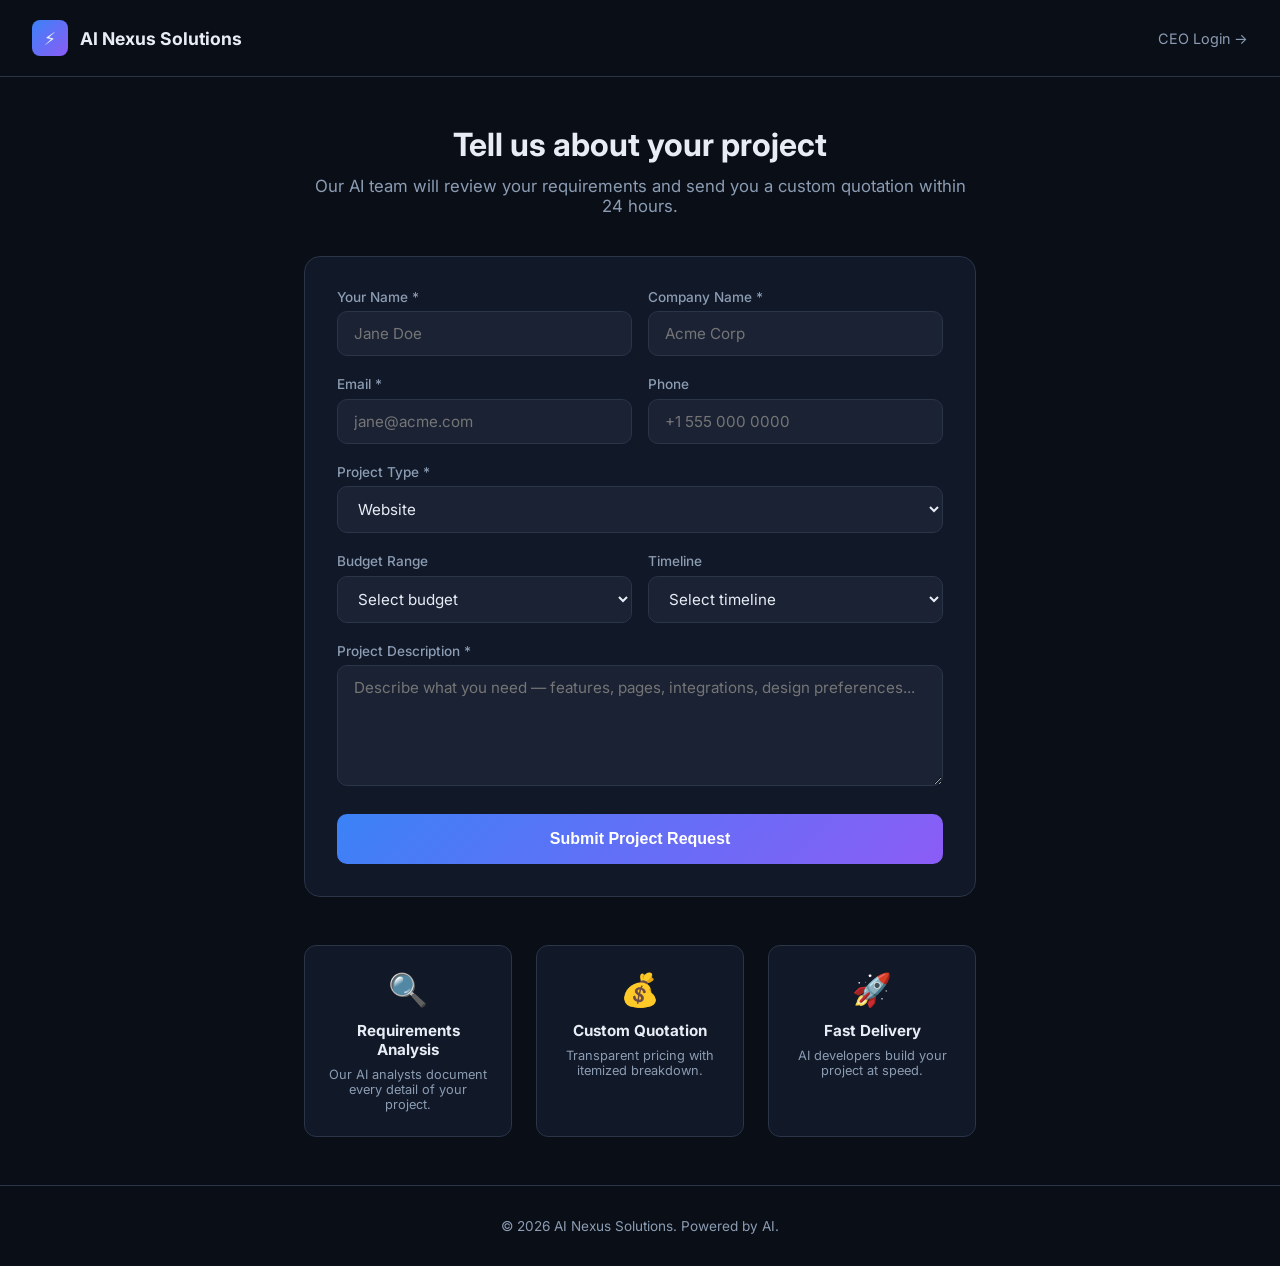
==== static/client.html @ dc56ec44 "Initial commit" ====
<!DOCTYPE html>
<html lang="en">
<head>
  <meta charset="UTF-8" />
  <meta name="viewport" content="width=device-width, initial-scale=1.0" />
  <title>Get a Quote — AI Nexus Solutions</title>
  <link rel="stylesheet" href="/static/client.css" />
  <link href="https://fonts.googleapis.com/css2?family=Inter:wght@400;500;600;700&display=swap" rel="stylesheet" />
</head>
<body>
  <div class="page">
    <header class="header">
      <div class="brand">
        <span class="brand-icon">⚡</span>
        <span id="company-name">AI Nexus Solutions</span>
      </div>
      <a href="/" class="ceo-link">CEO Login →</a>
    </header>

    <main class="main">
      <div class="hero">
        <h1>Tell us about your project</h1>
        <p>Our AI team will review your requirements and send you a custom quotation within 24 hours.</p>
      </div>

      <form id="inquiry-form" class="form-card">
        <div class="form-row">
          <label>
            Your Name *
            <input name="contact_name" required placeholder="Jane Doe" />
          </label>
          <label>
            Company Name *
            <input name="company_name" required placeholder="Acme Corp" />
          </label>
        </div>

        <div class="form-row">
          <label>
            Email *
            <input name="contact_email" type="email" required placeholder="jane@acme.com" />
          </label>
          <label>
            Phone
            <input name="phone" type="tel" placeholder="+1 555 000 0000" />
          </label>
        </div>

        <label>
          Project Type *
          <select name="project_type" required>
            <option value="website">Website</option>
            <option value="webapp">Web Application</option>
            <option value="ecommerce">E-Commerce Store</option>
            <option value="mobile">Mobile App</option>
            <option value="custom">Custom Software</option>
          </select>
        </label>

        <div class="form-row">
          <label>
            Budget Range
            <select name="budget_range">
              <option value="">Select budget</option>
              <option value="Under $5,000">Under $5,000</option>
              <option value="$5,000 - $15,000">$5,000 - $15,000</option>
              <option value="$15,000 - $50,000">$15,000 - $50,000</option>
              <option value="$50,000+">$50,000+</option>
            </select>
          </label>
          <label>
            Timeline
            <select name="timeline">
              <option value="">Select timeline</option>
              <option value="ASAP (1-2 weeks)">ASAP (1-2 weeks)</option>
              <option value="1 month">1 month</option>
              <option value="2-3 months">2-3 months</option>
              <option value="Flexible">Flexible</option>
            </select>
          </label>
        </div>

        <label>
          Project Description *
          <textarea name="description" required rows="5"
            placeholder="Describe what you need — features, pages, integrations, design preferences..."></textarea>
        </label>

        <button type="submit" class="submit-btn" id="submit-btn">
          Submit Project Request
        </button>
      </form>

      <div id="success-panel" class="success-panel hidden">
        <div class="success-icon">✓</div>
        <h2>Request Received!</h2>
        <p id="success-message"></p>
        <p class="success-note">Our AI sales and marketing team is already working on your quotation.</p>
      </div>

      <div class="features">
        <div class="feature">
          <span>🔍</span>
          <h3>Requirements Analysis</h3>
          <p>Our AI analysts document every detail of your project.</p>
        </div>
        <div class="feature">
          <span>💰</span>
          <h3>Custom Quotation</h3>
          <p>Transparent pricing with itemized breakdown.</p>
        </div>
        <div class="feature">
          <span>🚀</span>
          <h3>Fast Delivery</h3>
          <p>AI developers build your project at speed.</p>
        </div>
      </div>
    </main>

    <footer>
      <p>&copy; 2026 <span id="footer-company">AI Nexus Solutions</span>. Powered by AI.</p>
    </footer>
  </div>

  <script>
    async function loadCompany() {
      try {
        const res = await fetch('/api/company');
        const data = await res.json();
        document.getElementById('company-name').textContent = data.name;
        document.getElementById('footer-company').textContent = data.name;
        document.title = `Get a Quote — ${data.name}`;
      } catch (_) {}
    }

    document.getElementById('inquiry-form').addEventListener('submit', async (e) => {
      e.preventDefault();
      const btn = document.getElementById('submit-btn');
      btn.disabled = true;
      btn.textContent = 'Submitting...';

      const body = Object.fromEntries(new FormData(e.target));
      try {
        const res = await fetch('/api/client-inquiry', {
          method: 'POST',
          headers: { 'Content-Type': 'application/json' },
          body: JSON.stringify(body),
        });
        const data = await res.json();
        if (!res.ok) throw new Error(data.detail || 'Submission failed');

        document.getElementById('inquiry-form').classList.add('hidden');
        document.getElementById('success-message').textContent = data.message;
        document.getElementById('success-panel').classList.remove('hidden');
      } catch (err) {
        alert(err.message);
        btn.disabled = false;
        btn.textContent = 'Submit Project Request';
      }
    });

    loadCompany();
  </script>
</body>
</html>
---- static/client.css ----
* { margin: 0; padding: 0; box-sizing: border-box; }

body {
  font-family: 'Inter', system-ui, sans-serif;
  background: #0a0e17;
  color: #e8edf5;
  min-height: 100vh;
}

.page { min-height: 100vh; display: flex; flex-direction: column; }

.header {
  display: flex; justify-content: space-between; align-items: center;
  padding: 1.25rem 2rem; border-bottom: 1px solid #2a3548;
}
.brand { display: flex; align-items: center; gap: 0.75rem; font-weight: 700; font-size: 1.1rem; }
.brand-icon {
  width: 36px; height: 36px; background: linear-gradient(135deg, #3b82f6, #8b5cf6);
  border-radius: 8px; display: flex; align-items: center; justify-content: center;
}
.ceo-link { color: #8b9cb3; text-decoration: none; font-size: 0.9rem; }
.ceo-link:hover { color: #3b82f6; }

.main { flex: 1; max-width: 720px; margin: 0 auto; padding: 3rem 1.5rem; width: 100%; }

.hero { text-align: center; margin-bottom: 2.5rem; }
.hero h1 { font-size: 2rem; margin-bottom: 0.75rem; }
.hero p { color: #8b9cb3; font-size: 1.05rem; }

.form-card {
  background: #111827; border: 1px solid #2a3548; border-radius: 16px;
  padding: 2rem; margin-bottom: 3rem;
}
.form-row { display: grid; grid-template-columns: 1fr 1fr; gap: 1rem; }
@media (max-width: 600px) { .form-row { grid-template-columns: 1fr; } }

label {
  display: block; margin-bottom: 1.25rem; font-size: 0.85rem;
  color: #8b9cb3; font-weight: 500;
}
input, select, textarea {
  display: block; width: 100%; margin-top: 0.4rem;
  padding: 0.75rem 1rem; background: #1a2234; border: 1px solid #2a3548;
  border-radius: 10px; color: #e8edf5; font-family: inherit; font-size: 0.95rem;
}
input:focus, select:focus, textarea:focus {
  outline: none; border-color: #3b82f6;
}
textarea { resize: vertical; min-height: 120px; }

.submit-btn {
  width: 100%; padding: 1rem; background: linear-gradient(135deg, #3b82f6, #8b5cf6);
  color: white; border: none; border-radius: 10px; font-size: 1rem;
  font-weight: 600; cursor: pointer; margin-top: 0.5rem; transition: opacity 0.2s;
}
.submit-btn:hover { opacity: 0.9; }
.submit-btn:disabled { opacity: 0.5; cursor: not-allowed; }

.success-panel {
  text-align: center; padding: 3rem 2rem;
  background: #111827; border: 1px solid #10b981; border-radius: 16px;
  margin-bottom: 3rem;
}
.success-panel.hidden, .form-card.hidden { display: none; }
.success-icon {
  width: 64px; height: 64px; background: rgba(16, 185, 129, 0.15);
  color: #10b981; border-radius: 50%; display: flex; align-items: center;
  justify-content: center; font-size: 2rem; margin: 0 auto 1.5rem;
}
.success-panel h2 { margin-bottom: 1rem; }
.success-panel p { color: #8b9cb3; margin-bottom: 0.5rem; }
.success-note { font-size: 0.9rem; color: #3b82f6 !important; }

.features {
  display: grid; grid-template-columns: repeat(3, 1fr); gap: 1.5rem;
}
@media (max-width: 700px) { .features { grid-template-columns: 1fr; } }
.feature {
  text-align: center; padding: 1.5rem; background: #111827;
  border: 1px solid #2a3548; border-radius: 12px;
}
.feature span { font-size: 2rem; display: block; margin-bottom: 0.75rem; }
.feature h3 { font-size: 0.95rem; margin-bottom: 0.5rem; }
.feature p { font-size: 0.8rem; color: #8b9cb3; }

footer {
  text-align: center; padding: 2rem; color: #8b9cb3; font-size: 0.85rem;
  border-top: 1px solid #2a3548;
}
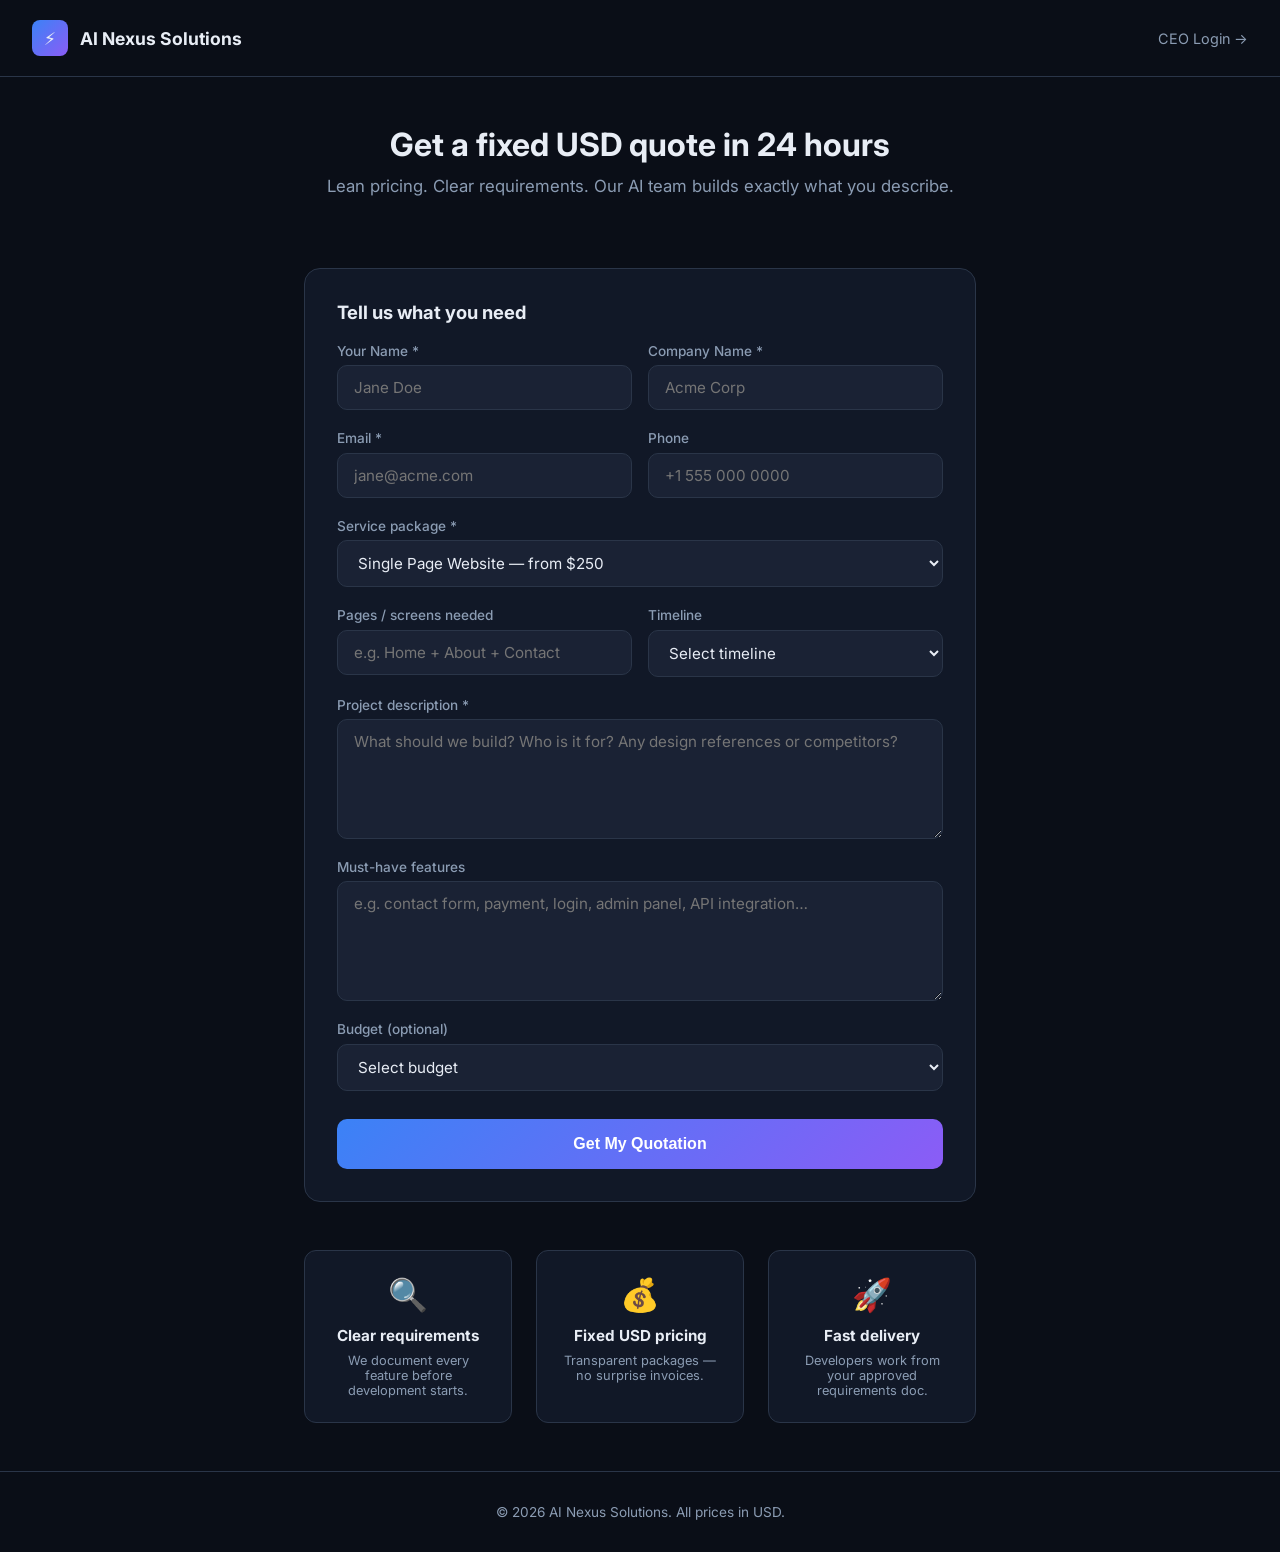
==== commit 9f8f68c7: "fix/ai-02-done-major-changes" ====
--- a/static/client.html
+++ b/static/client.html
@@ -19,11 +19,17 @@
 
     <main class="main">
       <div class="hero">
-        <h1>Tell us about your project</h1>
-        <p>Our AI team will review your requirements and send you a custom quotation within 24 hours.</p>
-      </div>
+        <h1>Get a fixed USD quote in 24 hours</h1>
+        <p>Lean pricing. Clear requirements. Our AI team builds exactly what you describe.</p>
+      </div>
+
+      <section class="pricing-grid" id="pricing-grid">
+        <p class="pricing-loading">Loading packages…</p>
+      </section>
 
       <form id="inquiry-form" class="form-card">
+        <h2 class="form-heading">Tell us what you need</h2>
+
         <div class="form-row">
           <label>
             Your Name *
@@ -47,26 +53,21 @@
         </div>
 
         <label>
-          Project Type *
-          <select name="project_type" required>
-            <option value="website">Website</option>
-            <option value="webapp">Web Application</option>
-            <option value="ecommerce">E-Commerce Store</option>
-            <option value="mobile">Mobile App</option>
-            <option value="custom">Custom Software</option>
+          Service package *
+          <select name="service_tier" id="service_tier" required>
+            <option value="single_page">Single Page Website — from $250</option>
+            <option value="dynamic_2_page">Dynamic 2-Page Website — from $400</option>
+            <option value="ecommerce_starter">E-Commerce Starter — from $1,200</option>
+            <option value="web_application">Web Application — from $2,500</option>
+            <option value="mobile_app">Mobile App — from $3,500</option>
+            <option value="custom_software">Fully Custom Software — from $4,500</option>
           </select>
         </label>
 
         <div class="form-row">
           <label>
-            Budget Range
-            <select name="budget_range">
-              <option value="">Select budget</option>
-              <option value="Under $5,000">Under $5,000</option>
-              <option value="$5,000 - $15,000">$5,000 - $15,000</option>
-              <option value="$15,000 - $50,000">$15,000 - $50,000</option>
-              <option value="$50,000+">$50,000+</option>
-            </select>
+            Pages / screens needed
+            <input name="pages_needed" placeholder="e.g. Home + About + Contact" />
           </label>
           <label>
             Timeline
@@ -81,13 +82,32 @@
         </div>
 
         <label>
-          Project Description *
-          <textarea name="description" required rows="5"
-            placeholder="Describe what you need — features, pages, integrations, design preferences..."></textarea>
-        </label>
+          Project description *
+          <textarea name="description" required rows="4"
+            placeholder="What should we build? Who is it for? Any design references or competitors?"></textarea>
+        </label>
+
+        <label>
+          Must-have features
+          <textarea name="must_have_features" rows="3"
+            placeholder="e.g. contact form, payment, login, admin panel, API integration…"></textarea>
+        </label>
+
+        <label>
+          Budget (optional)
+          <select name="budget_range">
+            <option value="">Select budget</option>
+            <option value="Under $500">Under $500</option>
+            <option value="$500 - $1,500">$500 - $1,500</option>
+            <option value="$1,500 - $5,000">$1,500 - $5,000</option>
+            <option value="$5,000+">$5,000+</option>
+          </select>
+        </label>
+
+        <input type="hidden" name="project_type" id="project_type" value="website" />
 
         <button type="submit" class="submit-btn" id="submit-btn">
-          Submit Project Request
+          Get My Quotation
         </button>
       </form>
 
@@ -95,34 +115,44 @@
         <div class="success-icon">✓</div>
         <h2>Request Received!</h2>
         <p id="success-message"></p>
-        <p class="success-note">Our AI sales and marketing team is already working on your quotation.</p>
+        <p id="success-quote" class="success-quote"></p>
+        <p class="success-note">Our sales &amp; finance team is preparing your itemized USD quotation now.</p>
       </div>
 
       <div class="features">
         <div class="feature">
           <span>🔍</span>
-          <h3>Requirements Analysis</h3>
-          <p>Our AI analysts document every detail of your project.</p>
+          <h3>Clear requirements</h3>
+          <p>We document every feature before development starts.</p>
         </div>
         <div class="feature">
           <span>💰</span>
-          <h3>Custom Quotation</h3>
-          <p>Transparent pricing with itemized breakdown.</p>
+          <h3>Fixed USD pricing</h3>
+          <p>Transparent packages — no surprise invoices.</p>
         </div>
         <div class="feature">
           <span>🚀</span>
-          <h3>Fast Delivery</h3>
-          <p>AI developers build your project at speed.</p>
+          <h3>Fast delivery</h3>
+          <p>Developers work from your approved requirements doc.</p>
         </div>
       </div>
     </main>
 
     <footer>
-      <p>&copy; 2026 <span id="footer-company">AI Nexus Solutions</span>. Powered by AI.</p>
+      <p>&copy; 2026 <span id="footer-company">AI Nexus Solutions</span>. All prices in USD.</p>
     </footer>
   </div>
 
   <script>
+    const TIER_TO_TYPE = {
+      single_page: 'website',
+      dynamic_2_page: 'website',
+      ecommerce_starter: 'ecommerce',
+      web_application: 'webapp',
+      mobile_app: 'mobile',
+      custom_software: 'custom',
+    };
+
     async function loadCompany() {
       try {
         const res = await fetch('/api/company');
@@ -133,11 +163,47 @@
       } catch (_) {}
     }
 
+    async function loadPricing() {
+      const grid = document.getElementById('pricing-grid');
+      try {
+        const res = await fetch('/api/pricing/tiers');
+        const data = await res.json();
+        const highlight = new Set(['single_page', 'dynamic_2_page', 'custom_software']);
+        grid.innerHTML = data.tiers
+          .filter(t => highlight.has(t.id))
+          .map(t => `
+            <div class="price-card" data-tier="${t.id}">
+              <div class="price-amount">$${t.base_usd.toLocaleString()}</div>
+              <h3>${t.label}</h3>
+              <p>${t.description}</p>
+              <span class="price-delivery">${t.delivery_days}</span>
+              <button type="button" class="price-select-btn" data-tier="${t.id}">Select</button>
+            </div>
+          `).join('');
+
+        grid.querySelectorAll('.price-select-btn').forEach(btn => {
+          btn.addEventListener('click', () => {
+            const tier = btn.dataset.tier;
+            const sel = document.getElementById('service_tier');
+            sel.value = tier;
+            document.getElementById('project_type').value = TIER_TO_TYPE[tier] || 'website';
+            sel.scrollIntoView({ behavior: 'smooth', block: 'center' });
+          });
+        });
+      } catch (_) {
+        grid.innerHTML = '';
+      }
+    }
+
+    document.getElementById('service_tier').addEventListener('change', (e) => {
+      document.getElementById('project_type').value = TIER_TO_TYPE[e.target.value] || 'website';
+    });
+
     document.getElementById('inquiry-form').addEventListener('submit', async (e) => {
       e.preventDefault();
       const btn = document.getElementById('submit-btn');
       btn.disabled = true;
-      btn.textContent = 'Submitting...';
+      btn.textContent = 'Submitting…';
 
       const body = Object.fromEntries(new FormData(e.target));
       try {
@@ -150,16 +216,23 @@
         if (!res.ok) throw new Error(data.detail || 'Submission failed');
 
         document.getElementById('inquiry-form').classList.add('hidden');
+        document.getElementById('pricing-grid').classList.add('hidden');
         document.getElementById('success-message').textContent = data.message;
+        const q = data.quotation;
+        const est = data.estimated_usd;
+        document.getElementById('success-quote').textContent = q
+          ? `Estimated total: $${q.total_amount.toLocaleString()} USD`
+          : (est ? `Starting from $${est.toLocaleString()} USD` : '');
         document.getElementById('success-panel').classList.remove('hidden');
       } catch (err) {
         alert(err.message);
         btn.disabled = false;
-        btn.textContent = 'Submit Project Request';
+        btn.textContent = 'Get My Quotation';
       }
     });
 
     loadCompany();
+    loadPricing();
   </script>
 </body>
 </html>
--- a/static/client.css
+++ b/static/client.css
@@ -26,6 +26,29 @@
 .hero { text-align: center; margin-bottom: 2.5rem; }
 .hero h1 { font-size: 2rem; margin-bottom: 0.75rem; }
 .hero p { color: #8b9cb3; font-size: 1.05rem; }
+
+.pricing-grid {
+  display: grid; grid-template-columns: repeat(3, 1fr); gap: 1rem;
+  margin-bottom: 2rem;
+}
+@media (max-width: 800px) { .pricing-grid { grid-template-columns: 1fr; } }
+.price-card {
+  background: #111827; border: 1px solid #2a3548; border-radius: 14px;
+  padding: 1.25rem; display: flex; flex-direction: column; gap: 0.5rem;
+}
+.price-amount { font-size: 1.75rem; font-weight: 700; color: #10b981; }
+.price-card h3 { font-size: 1rem; }
+.price-card p { font-size: 0.8rem; color: #8b9cb3; flex: 1; }
+.price-delivery { font-size: 0.75rem; color: #6b7c93; }
+.price-select-btn {
+  margin-top: 0.5rem; padding: 0.5rem; background: transparent;
+  border: 1px solid #3b82f6; color: #3b82f6; border-radius: 8px;
+  cursor: pointer; font-weight: 600;
+}
+.price-select-btn:hover { background: rgba(59, 130, 246, 0.1); }
+.form-heading { margin-bottom: 1.25rem; font-size: 1.15rem; }
+.success-quote { font-size: 1.1rem; color: #10b981 !important; font-weight: 600; }
+.pricing-loading { color: #8b9cb3; text-align: center; grid-column: 1 / -1; }
 
 .form-card {
   background: #111827; border: 1px solid #2a3548; border-radius: 16px;
